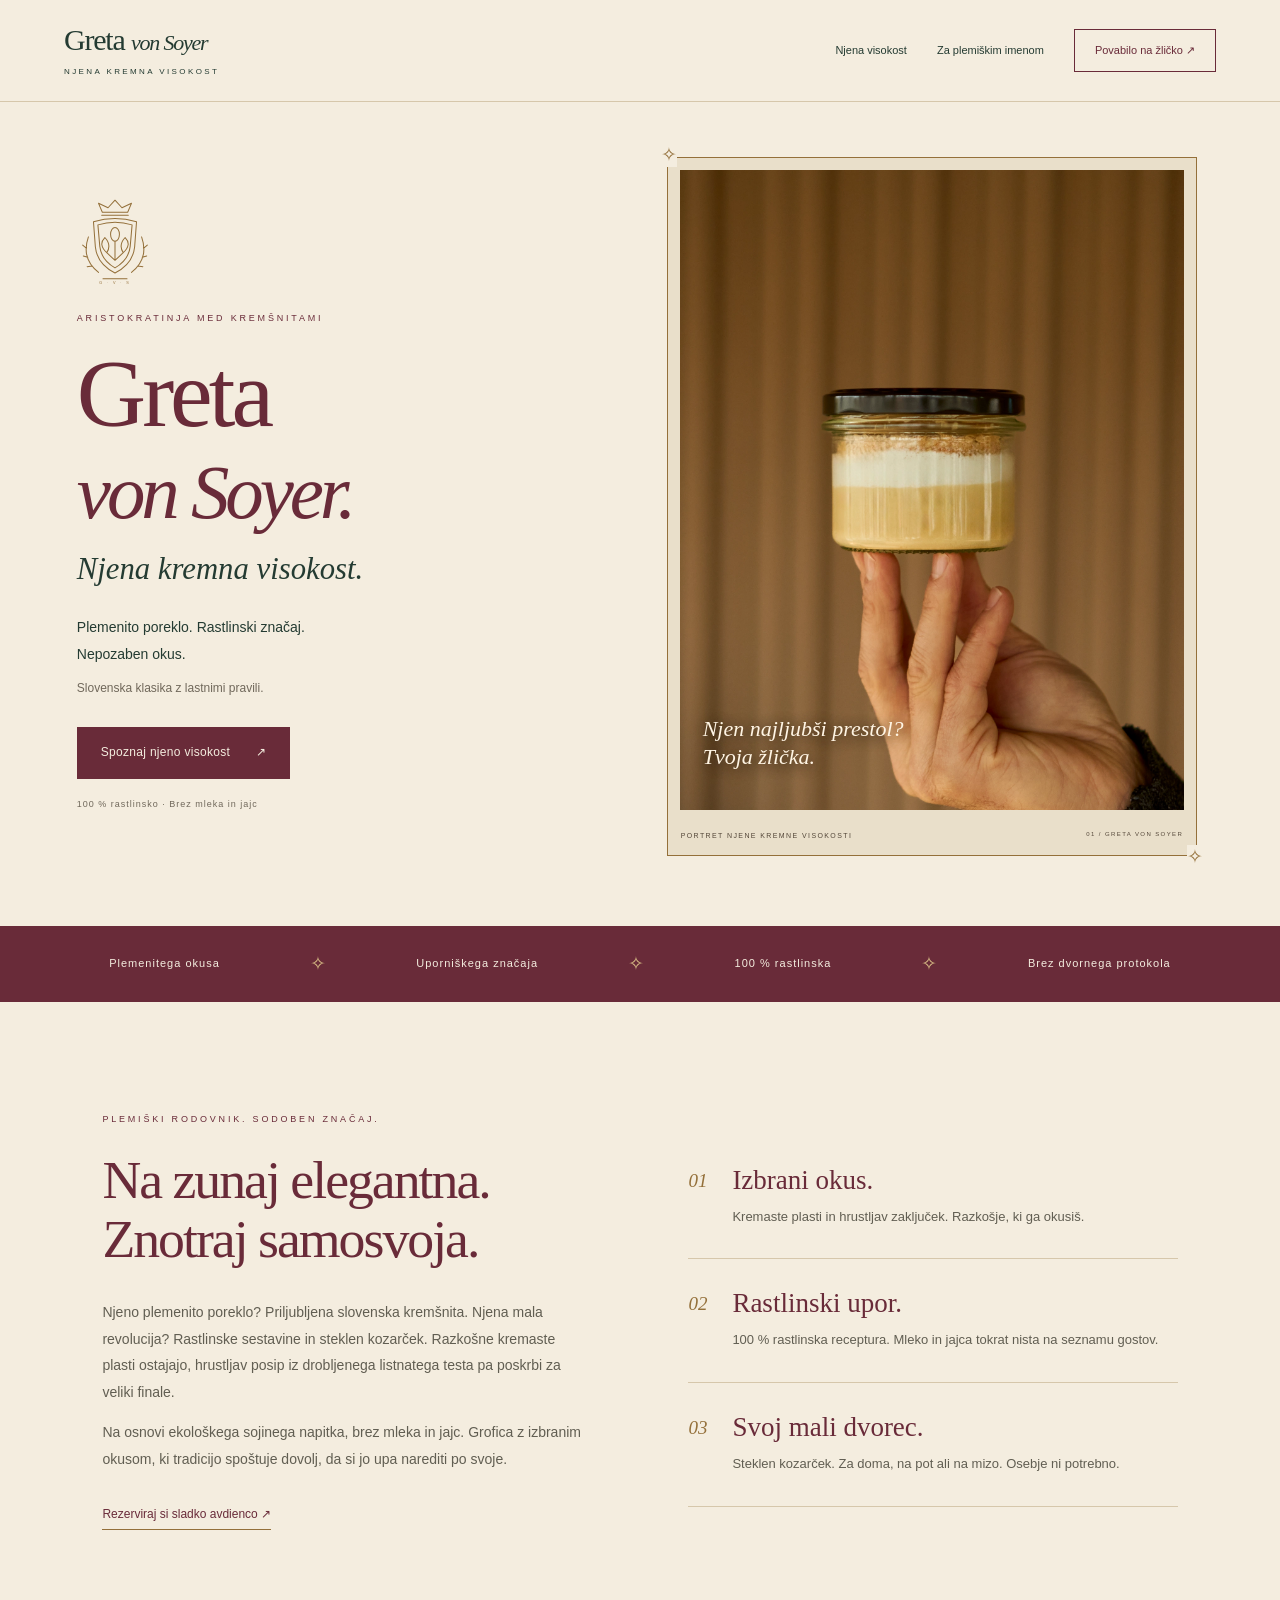
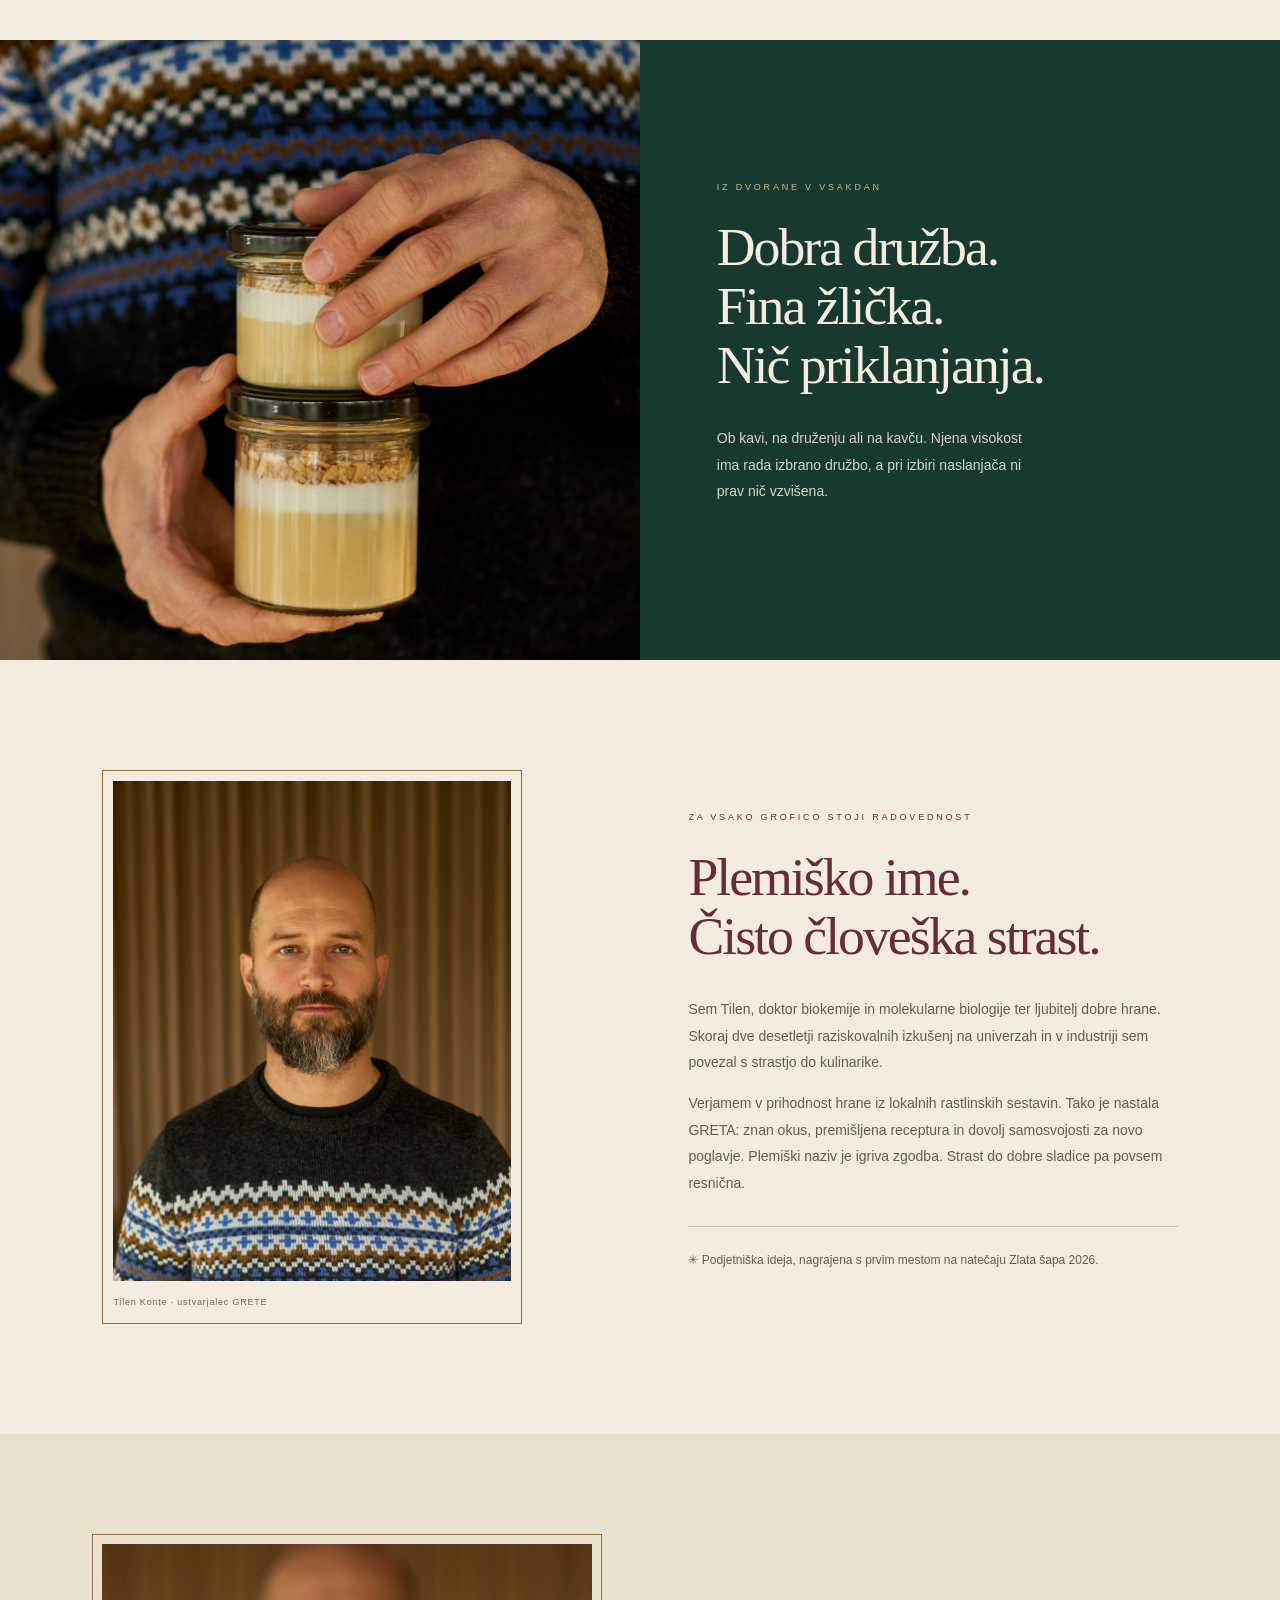
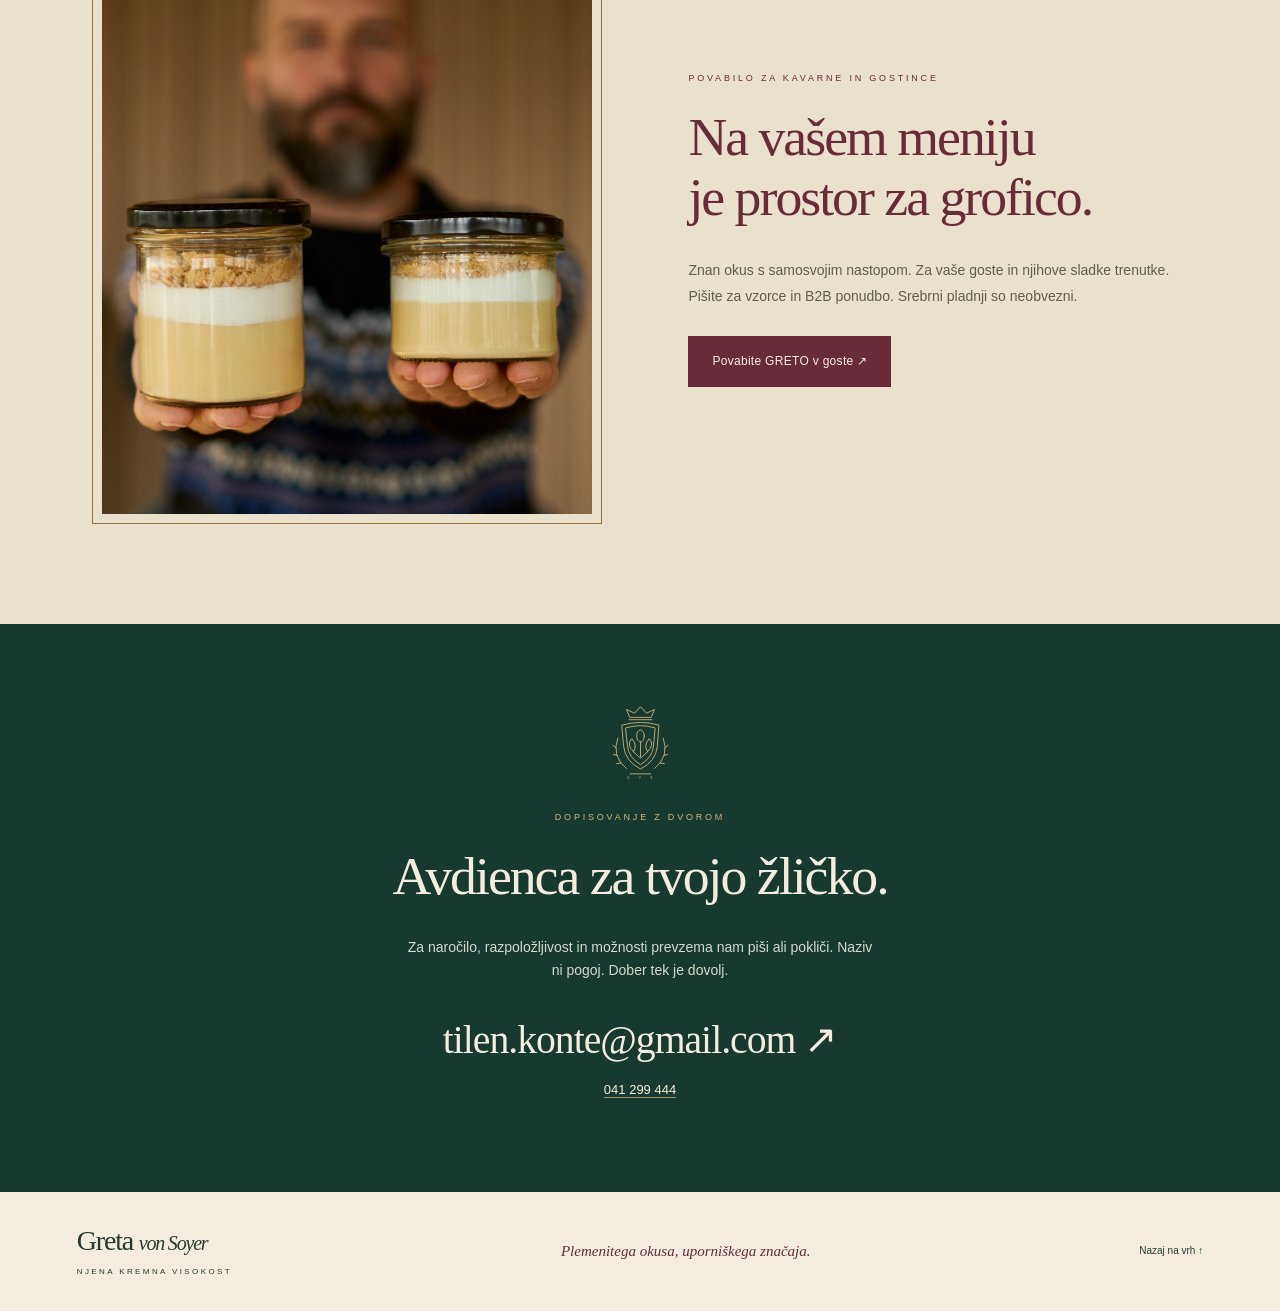
==== greta-von-soyer/index.html @ 538f6868 "Add standalone Greta and Greta von Soyer websites with photos and setup guides" ====
<!doctype html>
<html lang="sl">
<head>
<meta charset="utf-8"><meta name="viewport" content="width=device-width, initial-scale=1">
<title>Greta von Soyer — Njena kremna visokost</title>
<meta name="description" content="Greta von Soyer. Njena kremna visokost. Kremšnita v kozarčku iz rastlinskih sestavin. Plemenitega okusa, uporniškega značaja.">
<link rel="stylesheet" href="style.css"><meta name="theme-color" content="#f4eddf">
</head>
<body>
<a class="skip" href="#vsebina">Preskoči na vsebino</a>
<header><a class="logo" href="#" aria-label="Greta von Soyer – domov">Greta <em>von Soyer</em><span>NJENA KREMNA VISOKOST</span></a><nav aria-label="Glavna navigacija"><a href="#sladica">Njena visokost</a><a href="#zgodba">Za plemiškim imenom</a><a class="nav-contact" href="#kontakt">Povabilo na žličko ↗</a></nav></header>
<main id="vsebina">
<section class="hero"><div class="hero-copy"><svg class="crest" viewBox="0 0 120 140" role="img" aria-labelledby="crest-title"><title id="crest-title">Grb Greta von Soyer: krona, žlička in rastlinski listi</title><g fill="none" stroke="currentColor" stroke-width="1.6" stroke-linecap="round" stroke-linejoin="round"><path d="M40 24 34 10 49 17 60 5 71 17 86 10 80 24Z M39 29h42 M26 39 Q60 29 94 39 L91 79 Q88 106 60 120 Q32 106 29 79Z"/><path d="M33 44 Q60 36 87 44 L84 78 Q82 99 60 112 Q38 99 36 78Z"/><ellipse cx="60" cy="59" rx="7" ry="11"/><path d="M60 70v28 M47 88Q33 75 44 64Q55 76 47 88Z M73 88Q87 75 76 64Q65 76 73 88Z M47 88l13 12 13-12 M18 63Q6 97 34 119 M102 63Q114 97 86 119 M15 81l-6-5 M17 95l-7-2 M24 109l-8 1 M105 81l6-5 M103 95l7-2 M96 109l8 1 M41 129h38"/></g><text x="60" y="138" text-anchor="middle" fill="currentColor" font-size="6" letter-spacing="3">G · V · S</text></svg><p class="eyebrow">ARISTOKRATINJA MED KREMŠNITAMI</p><h1>Greta<br><em>von Soyer.</em></h1><p class="royal-title">Njena kremna visokost.</p><p class="intro">Plemenito poreklo. Rastlinski značaj.<br>Nepozaben okus.<br><span class="intro-aside">Slovenska klasika z lastnimi pravili.</span></p><a class="button" href="#kontakt">Spoznaj njeno visokost <span>↗</span></a><p class="small-note">100 % rastlinsko · Brez mleka in jajc</p></div><div class="hero-photo"><img src="images/Tilen%20Konte14.webp" alt="Kremšnita GRETA z vidnimi plastmi kreme in posipom v steklenem kozarčku" width="1600" height="2400" fetchpriority="high"><div class="photo-note">Njen najljubši prestol?<br>Tvoja žlička.</div><div class="portrait-label">PORTRET NJENE KREMNE VISOKOSTI <span>01 / GRETA VON SOYER</span></div></div></section>
<div class="ribbon" aria-label="Lastnosti izdelka"><span>Plemenitega okusa</span><i>✧</i><span>Uporniškega značaja</span><i>✧</i><span>100 % rastlinska</span><i>✧</i><span>Brez dvornega protokola</span></div>
<section class="product section" id="sladica"><div><p class="eyebrow">PLEMIŠKI RODOVNIK. SODOBEN ZNAČAJ.</p><h2>Na zunaj elegantna.<br>Znotraj samosvoja.</h2><p>Njeno plemenito poreklo? Priljubljena slovenska kremšnita. Njena mala revolucija? Rastlinske sestavine in steklen kozarček. Razkošne kremaste plasti ostajajo, hrustljav posip iz drobljenega listnatega testa pa poskrbi za veliki finale.</p><p>Na osnovi ekološkega sojinega napitka, brez mleka in jajc. Grofica z izbranim okusom, ki tradicijo spoštuje dovolj, da si jo upa narediti po svoje.</p><a class="text-link" href="#kontakt">Rezerviraj si sladko avdienco ↗</a></div><div class="details"><article><span>01</span><div><h3>Izbrani okus.</h3><p>Kremaste plasti in hrustljav zaključek. Razkošje, ki ga okusiš.</p></div></article><article><span>02</span><div><h3>Rastlinski upor.</h3><p>100 % rastlinska receptura. Mleko in jajca tokrat nista na seznamu gostov.</p></div></article><article><span>03</span><div><h3>Svoj mali dvorec.</h3><p>Steklen kozarček. Za doma, na pot ali na mizo. Osebje ni potrebno.</p></div></article></div></section>
<section class="occasion"><img src="images/Tilen%20Konte1.webp" alt="Dva kozarčka kremšnite GRETA, pripravljena za sladek premor" width="1600" height="2400" loading="lazy"><div><p class="eyebrow">IZ DVORANE V VSAKDAN</p><h2>Dobra družba.<br>Fina žlička.<br>Nič priklanjanja.</h2><p>Ob kavi, na druženju ali na kavču. Njena visokost ima rada izbrano družbo, a pri izbiri naslanjača ni prav nič vzvišena.</p></div></section>
<section class="story section" id="zgodba"><div class="portrait"><img src="images/Tilen%20Konte6.webp" alt="Tilen Konte, ustvarjalec kremšnite GRETA" width="1600" height="2400" loading="lazy"><span>Tilen Konte · ustvarjalec GRETE</span></div><div><p class="eyebrow">ZA VSAKO GROFICO STOJI RADOVEDNOST</p><h2>Plemiško ime.<br>Čisto človeška strast.</h2><p>Sem Tilen, doktor biokemije in molekularne biologije ter ljubitelj dobre hrane. Skoraj dve desetletji raziskovalnih izkušenj na univerzah in v industriji sem povezal s strastjo do kulinarike.</p><p>Verjamem v prihodnost hrane iz lokalnih rastlinskih sestavin. Tako je nastala GRETA: znan okus, premišljena receptura in dovolj samosvojosti za novo poglavje. Plemiški naziv je igriva zgodba. Strast do dobre sladice pa povsem resnična.</p><p class="award">✳ Podjetniška ideja, nagrajena s prvim mestom na natečaju Zlata šapa 2026.</p></div></section>
<section class="business section"><img class="business-photo" src="images/Tilen%20Konte11.webp" alt="Tilen predstavlja dva kozarčka kremšnite GRETA" width="1600" height="2400" loading="lazy"><div><p class="eyebrow">POVABILO ZA KAVARNE IN GOSTINCE</p><h2>Na vašem meniju<br>je prostor za grofico.</h2><p>Znan okus s samosvojim nastopom. Za vaše goste in njihove sladke trenutke. Pišite za vzorce in B2B ponudbo. Srebrni pladnji so neobvezni.</p><a class="button" href="mailto:tilen.konte@gmail.com?subject=Povpra%C5%A1evanje%20za%20B2B%20ponudbo%20GRETA">Povabite GRETO v goste ↗</a></div></section>
<section class="contact section" id="kontakt"><svg class="crest" viewBox="0 0 120 140" role="img" aria-labelledby="contact-crest-title"><title id="contact-crest-title">Grb Greta von Soyer: krona, žlička in rastlinski listi</title><g fill="none" stroke="currentColor" stroke-width="1.6" stroke-linecap="round" stroke-linejoin="round"><path d="M40 24 34 10 49 17 60 5 71 17 86 10 80 24Z M39 29h42 M26 39 Q60 29 94 39 L91 79 Q88 106 60 120 Q32 106 29 79Z"/><path d="M33 44 Q60 36 87 44 L84 78 Q82 99 60 112 Q38 99 36 78Z"/><ellipse cx="60" cy="59" rx="7" ry="11"/><path d="M60 70v28 M47 88Q33 75 44 64Q55 76 47 88Z M73 88Q87 75 76 64Q65 76 73 88Z M47 88l13 12 13-12 M18 63Q6 97 34 119 M102 63Q114 97 86 119 M15 81l-6-5 M17 95l-7-2 M24 109l-8 1 M105 81l6-5 M103 95l7-2 M96 109l8 1 M41 129h38"/></g><text x="60" y="138" text-anchor="middle" fill="currentColor" font-size="6" letter-spacing="3">G · V · S</text></svg><p class="eyebrow">DOPISOVANJE Z DVOROM</p><h2>Avdienca za tvojo žličko.</h2><p>Za naročilo, razpoložljivost in možnosti prevzema nam piši ali pokliči. Naziv ni pogoj. Dober tek je dovolj.</p><a class="email" href="mailto:tilen.konte@gmail.com?subject=Povpra%C5%A1evanje%20za%20GRETO">tilen.konte@gmail.com ↗</a><a class="phone" href="tel:+38641299444">041 299 444</a></section>
</main><footer><a class="logo" href="#">Greta <em>von Soyer</em><span>NJENA KREMNA VISOKOST</span></a><p>Plemenitega okusa, uporniškega značaja.</p><a href="#">Nazaj na vrh ↑</a></footer>
</body></html>
---- greta-von-soyer/style.css ----
:root{--cream:#f5f0e5;--ink:#303c29;--green:#38492c;--muted:#69705e;--line:#d7d6c7;--yellow:#edd991}*{box-sizing:border-box}html{scroll-behavior:smooth;scroll-padding-top:30px}body{margin:0;background:var(--cream);color:var(--ink);font-family:Arial,Helvetica,sans-serif;line-height:1.6}a{color:inherit;text-decoration:none}a:focus-visible{outline:3px solid #a36c26;outline-offset:6px}.skip{position:absolute;top:-100px;left:20px;background:white;z-index:10;padding:10px}.skip:focus{top:10px}header{max-width:1440px;margin:auto;padding:25px 6%;display:flex;align-items:center;justify-content:space-between;border-bottom:1px solid var(--line)}.logo{font-family:Georgia,serif;font-size:52px;font-weight:bold;line-height:1;letter-spacing:-4px}.logo span{display:block;font:9px Arial,sans-serif;letter-spacing:1.7px;margin-top:9px}nav{display:flex;gap:34px;align-items:center;font-size:13px}nav a:hover,.text-link:hover{text-decoration:underline;text-underline-offset:6px}.nav-contact{border:1px solid var(--ink);padding:11px 19px;border-radius:30px}.hero{max-width:1440px;margin:auto;padding:48px 6% 62px;display:grid;grid-template-columns:1fr 1fr;gap:5%;align-items:center}.eyebrow{font-size:11px;font-weight:bold;letter-spacing:2px;margin:0 0 24px}h1,h2,h3,p{margin-top:0}h1,h2{font-family:Georgia,'Times New Roman',serif;font-weight:normal;line-height:1.03;letter-spacing:-3px}h1{font-size:clamp(65px,7.7vw,116px);margin-bottom:28px}h1>span{color:#a4813b}.intro{font-size:18px;line-height:1.7;margin-bottom:29px}.button{display:inline-flex;align-items:center;gap:35px;background:var(--green);color:var(--cream);border-radius:40px;padding:16px 26px;font-size:14px;transition:background .2s,transform .2s}.button:hover{background:#53633c;transform:translateY(-2px)}.small-note{font-size:11px;margin:19px 0 0;color:var(--muted)}.hero-photo{position:relative}.hero-photo>img{display:block;width:100%;height:580px;object-fit:cover;border-radius:150px 150px 5px 5px;object-position:center 48%}.photo-note{position:absolute;bottom:27px;left:25px;color:white;font:italic 23px Georgia,serif;line-height:1.25}.seal{position:absolute;right:-22px;top:35px;width:112px;height:112px;border-radius:50%;background:var(--yellow);text-align:center;display:flex;flex-direction:column;justify-content:center;font-size:10px;line-height:1.6;transform:rotate(12deg);letter-spacing:1px}.seal strong{font:22px Georgia,serif;letter-spacing:0}.ribbon{background:var(--green);color:var(--cream);padding:19px 6%;display:flex;justify-content:space-around;gap:25px;align-items:center;font-size:13px}.ribbon i{font-size:22px;font-style:normal;color:var(--yellow)}.section{padding:100px 8%;max-width:1440px;margin:auto}h2{font-size:clamp(42px,4.5vw,65px);margin-bottom:30px}.product,.story{display:grid;grid-template-columns:1fr 1fr;gap:10%;align-items:center}.section p:not(.eyebrow){max-width:510px}.product p,.story p{font-size:15px;color:#59604e}.text-link{display:inline-block;margin-top:18px;border-bottom:1px solid var(--ink);font-size:14px}.details article{display:flex;gap:25px;padding:26px 0;border-bottom:1px solid var(--line)}.details article>span{font-size:12px;color:#8a9276;padding-top:5px}h3{font:25px Georgia,serif;margin-bottom:9px}.details p{margin-bottom:0}.occasion{background:#e8e6d8;display:grid;grid-template-columns:1fr 1fr;align-items:center}.occasion>img{width:100%;height:570px;object-fit:cover;object-position:center 55%}.occasion>div{padding:65px 14%}.occasion p:last-child{font-size:15px;max-width:330px}.portrait{max-width:400px}.portrait img{width:100%;height:460px;object-fit:cover;border-radius:180px 180px 4px 4px;display:block}.portrait span{display:block;font-size:11px;margin-top:13px;color:var(--muted)}.award{border-top:1px solid var(--line);padding-top:22px;margin-top:30px;font-size:13px!important}.business{background:#e8e6d8;text-align:center;max-width:none}.business p{margin-left:auto;margin-right:auto}.business .button{margin-top:12px}.contact{text-align:center;padding-top:110px;padding-bottom:110px}.contact p{margin-left:auto;margin-right:auto}.email{display:block;font:clamp(20px,3.2vw,42px) Georgia,serif;letter-spacing:-1px;margin:30px 0 13px}.email:hover{text-decoration:underline}.phone{font-size:16px;border-bottom:1px solid var(--ink)}footer{border-top:1px solid var(--line);margin:0 6%;padding:30px 0;display:flex;justify-content:space-between;gap:25px;align-items:center}footer .logo{font-size:39px}footer p,footer>a:last-child{font-size:11px;margin:0} @media(min-width:1500px){.occasion{max-width:1440px;margin:auto}}@media(max-width:760px){header{padding:22px 6%}.logo{font-size:43px}nav{gap:10px}nav>a:not(.nav-contact){display:none}.nav-contact{font-size:11px;padding:9px 12px}.hero{grid-template-columns:1fr;padding-top:40px;gap:35px}.hero-copy{padding:10px 0}h1{font-size:78px}.hero-photo>img{height:490px;border-radius:130px 130px 4px 4px}.seal{right:-9px;top:25px}.ribbon{flex-wrap:wrap;gap:9px 18px;font-size:11px}.ribbon i{font-size:15px}.ribbon i:last-of-type{display:none}.section{padding:65px 7%}.product,.story{grid-template-columns:1fr;gap:35px}h2{letter-spacing:-2px}.occasion{grid-template-columns:1fr}.occasion>img{height:450px}.occasion>div{padding:55px 7%}.portrait{max-width:none}.portrait img{height:480px}.story{gap:45px}.contact{padding-top:75px;padding-bottom:75px}.email{letter-spacing:0}footer{flex-wrap:wrap}footer p{width:65%;font-size:10px}footer>a:last-child{margin-left:auto}}@media(prefers-reduced-motion:reduce){html{scroll-behavior:auto}.button{transition:none}}

.business{display:grid;grid-template-columns:minmax(0,1fr) minmax(0,1fr);gap:8%;align-items:center;text-align:left}.business-photo{display:block;width:100%;height:500px;object-fit:cover;border-radius:4px 120px 4px 4px}.business p{margin-left:0;margin-right:0}.business h2{max-width:500px}@media(max-width:760px){.business{grid-template-columns:1fr;gap:35px}.business-photo{height:440px}}
/* Independent visual identity: Greta von Soyer. */
:root{--cream:#f4eddf;--ink:#243b32;--green:#18392f;--muted:#70685b;--line:#d6c7ab;--yellow:#c6a565;--burgundy:#692b39;--gold:#94703a}body{background:var(--cream);font-family:Arial,Helvetica,sans-serif}header{padding:25px 5%;max-width:1540px;border-color:var(--line)}.logo{font-size:30px;letter-spacing:-1.2px;font-weight:normal;white-space:nowrap}.logo em{font-weight:normal;font-size:22px}.logo span{font-size:8px;letter-spacing:2.4px;margin-top:12px}nav{font-size:11px;gap:30px}.nav-contact{border-radius:0;border-color:var(--burgundy);color:var(--burgundy);padding:12px 20px}.hero{max-width:1540px;grid-template-columns:1fr 1.05fr;padding:55px 6% 70px;gap:7%;align-items:center}.hero-copy{padding:0 0 5px}.crest{display:block;width:76px;height:auto;color:var(--gold);margin-bottom:25px}.eyebrow{font-size:9px;letter-spacing:2.8px;font-weight:normal;color:var(--burgundy);margin-bottom:23px}h1{font-size:clamp(70px,7.5vw,116px);line-height:.96;letter-spacing:-4px;color:var(--burgundy);margin-bottom:20px}h1 em{font-size:.8em;font-weight:normal}.royal-title{font:italic clamp(22px,2.4vw,35px) Georgia,serif;margin-bottom:27px;color:var(--ink)}.intro{font-size:14px;line-height:1.9;max-width:380px;margin-bottom:28px}.intro-aside{display:block;color:var(--muted);font-size:12px;margin-top:9px}.button{background:var(--burgundy);border:1px solid var(--burgundy);border-radius:0;padding:15px 23px;font-size:12px;letter-spacing:.3px;gap:26px}.button:hover{background:#4d1e2a;border-color:#4d1e2a}.small-note{font-size:9px;letter-spacing:1px;color:var(--muted);margin-top:18px}.hero-photo{padding:12px 12px 45px;border:1px solid var(--gold);background:#e9dfca;margin:0 6px 0 0}.hero-photo:before,.hero-photo:after{content:'✧';position:absolute;left:-7px;top:-15px;background:var(--cream);color:var(--gold);font-size:19px;line-height:24px}.hero-photo:after{left:auto;right:-7px;top:auto;bottom:-14px}.hero-photo>img{height:640px;border-radius:0;object-position:center 49%;width:100%}.photo-note{bottom:85px;left:35px;font-size:22px;color:#fff5e4;text-shadow:0 2px 14px #241b11}.portrait-label{position:absolute;bottom:14px;left:13px;right:13px;display:flex;justify-content:space-between;gap:10px;letter-spacing:1.4px;font-size:7px;color:#534638}.portrait-label span{font-size:6px}.ribbon{background:var(--burgundy);padding:23px 6%;font-size:11px;letter-spacing:1px}.ribbon i{font-size:19px;color:#d7bc85}.section{padding:110px 8%;max-width:1540px}h2{font-size:clamp(40px,4.2vw,64px);line-height:1.1;letter-spacing:-2px;color:var(--burgundy)}.product,.story{gap:9%}.product p,.story p{font-size:14px;line-height:1.9;color:#615e52}.product .eyebrow,.story .eyebrow{font-size:9px;line-height:1.7;color:var(--burgundy)}.text-link{font-size:12px;color:var(--burgundy);border-color:var(--gold);padding-bottom:5px}.details article{padding:29px 0;border-color:var(--line)}.details article>span{font:italic 19px Georgia,serif;color:var(--gold)}h3{font-size:27px;color:var(--burgundy)}.details p{font-size:13px}.occasion{background:var(--green);max-width:none}.occasion>img{height:620px;object-position:center 55%}.occasion>div{padding:70px 12%}.occasion h2{color:var(--cream)}.occasion .eyebrow{color:#d4bb89}.occasion p:last-child{color:#d4d7c9;font-size:14px;line-height:1.9}.portrait{max-width:420px;border:1px solid var(--gold);padding:10px 10px 0}.portrait img{border-radius:0;height:500px;object-position:center 40%}.portrait span{margin:14px 0;font-size:9px;letter-spacing:.8px}.award{border-color:var(--line);font-size:12px!important}.business{background:#eae0ce;max-width:none;gap:9%;padding-left:8%;padding-right:8%}.business-photo{height:570px;border-radius:0;object-position:center 54%;outline:1px solid var(--gold);outline-offset:9px}.business h2{max-width:570px}.business p:not(.eyebrow){font-size:14px;line-height:1.9;color:#615e52}.contact{position:relative;background:var(--green);max-width:none;color:var(--cream);padding-top:80px;padding-bottom:90px}.contact .crest{margin:0 auto 30px;color:#d2b47e;width:65px}.contact .eyebrow{color:#d2b47e}.contact h2{color:var(--cream)}.contact p:not(.eyebrow){font-size:14px;color:#d5d8cd;max-width:470px}.email{color:var(--cream);font-size:clamp(21px,3.1vw,42px);margin-top:35px}.phone{font-size:13px;border-color:#a38d64}.contact a:focus-visible{outline-color:#e1bf7d}footer{padding:35px 0;margin:0 6%;border:0}footer .logo{font-size:28px}footer .logo em{font-size:20px}footer p{font:italic 15px Georgia,serif;color:var(--burgundy)}footer>a:last-child{font-size:10px}a:focus-visible{outline:2px solid var(--gold);outline-offset:5px}@media(min-width:1600px){.occasion{max-width:1540px}.business,.contact{max-width:1540px}}@media(max-width:1000px) and (min-width:761px){.hero{gap:5%;padding-left:5%;padding-right:5%}.hero-photo>img{height:600px}.hero .eyebrow{font-size:8px;letter-spacing:1.8px}h1{font-size:78px}nav{gap:18px}.portrait-label{font-size:6px}.portrait-label span{display:none}.business{gap:6%}.section{padding-left:6%;padding-right:6%}}@media(max-width:760px){header{padding:22px 6%}.logo{font-size:25px}.logo em{font-size:18px}.logo span{font-size:6px;letter-spacing:1.7px}.nav-contact{font-size:10px;padding:10px 11px}.hero{grid-template-columns:1fr;padding:35px 6% 45px;gap:36px}.hero-copy{padding:0}.hero .crest{width:61px;margin-bottom:23px}h1{font-size:clamp(65px,16vw,94px);letter-spacing:-3px}.royal-title{font-size:27px}.intro{font-size:14px}.hero-photo{margin:0 5px}.hero-photo>img{height:auto;aspect-ratio:4/5;object-fit:cover;border-radius:0;object-position:center 52%}.portrait-label{font-size:6px;letter-spacing:1px}.portrait-label span{font-size:5px}.photo-note{font-size:21px;bottom:76px;left:27px}.ribbon{gap:12px 18px;padding:20px 5%;font-size:9px;letter-spacing:.5px}.ribbon i{font-size:13px}.section{padding:65px 7%}.eyebrow{font-size:8px;letter-spacing:2px}.section h2{font-size:43px}.product,.story{gap:36px}.occasion>img{height:480px;object-position:center 58%}.occasion>div{padding:55px 7%}.occasion h2{font-size:46px}.portrait{max-width:none}.portrait img{height:480px;border-radius:0}.business{gap:45px}.business-photo{height:auto;aspect-ratio:4/5;object-fit:cover;object-position:center 55%;border-radius:0}.contact .crest{width:60px}.contact h2{font-size:40px}.contact .email{font-size:clamp(20px,5.9vw,30px);letter-spacing:-.5px}footer{gap:25px}footer p{width:auto;font-size:13px}footer>a:last-child{margin-left:0}}@media(max-width:370px){header{gap:12px}.logo{font-size:22px}.logo em{font-size:16px}.nav-contact{font-size:9px;padding:8px}.portrait-label span{display:none}.section h2{font-size:37px}}
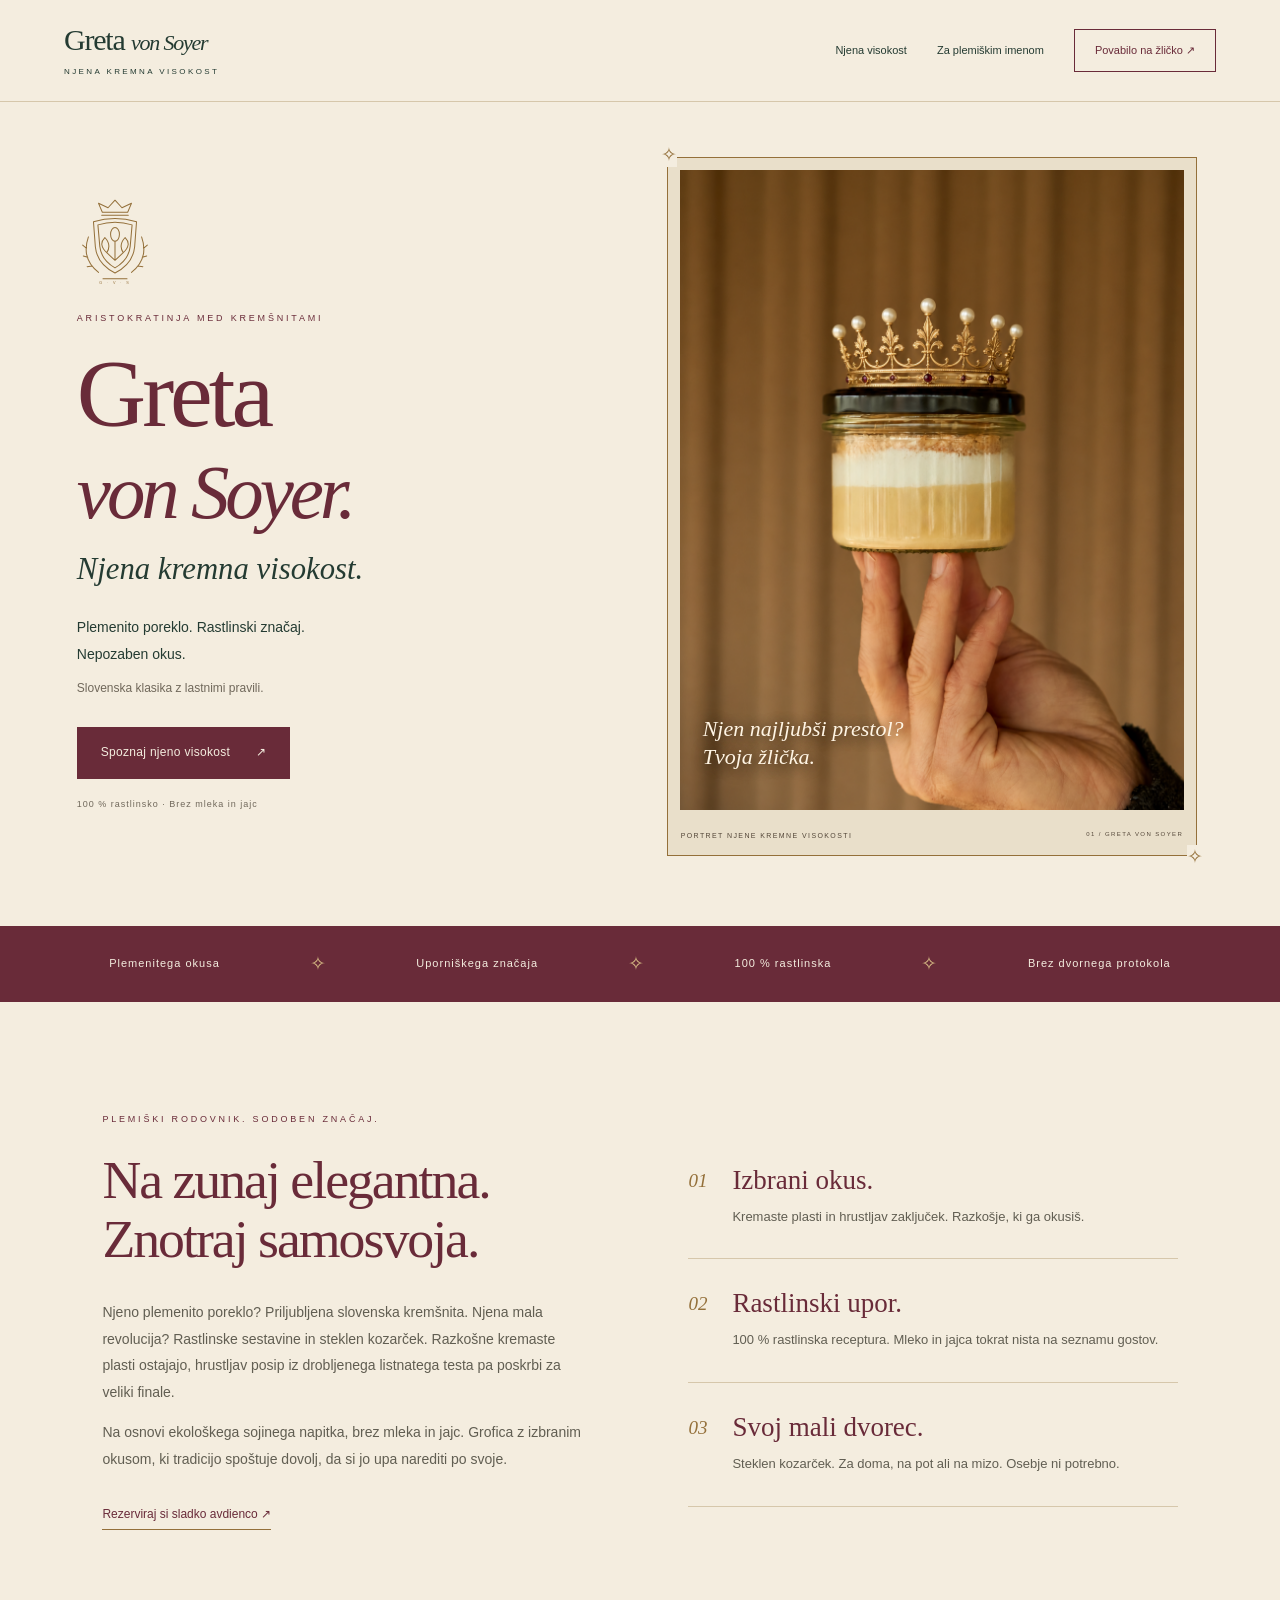
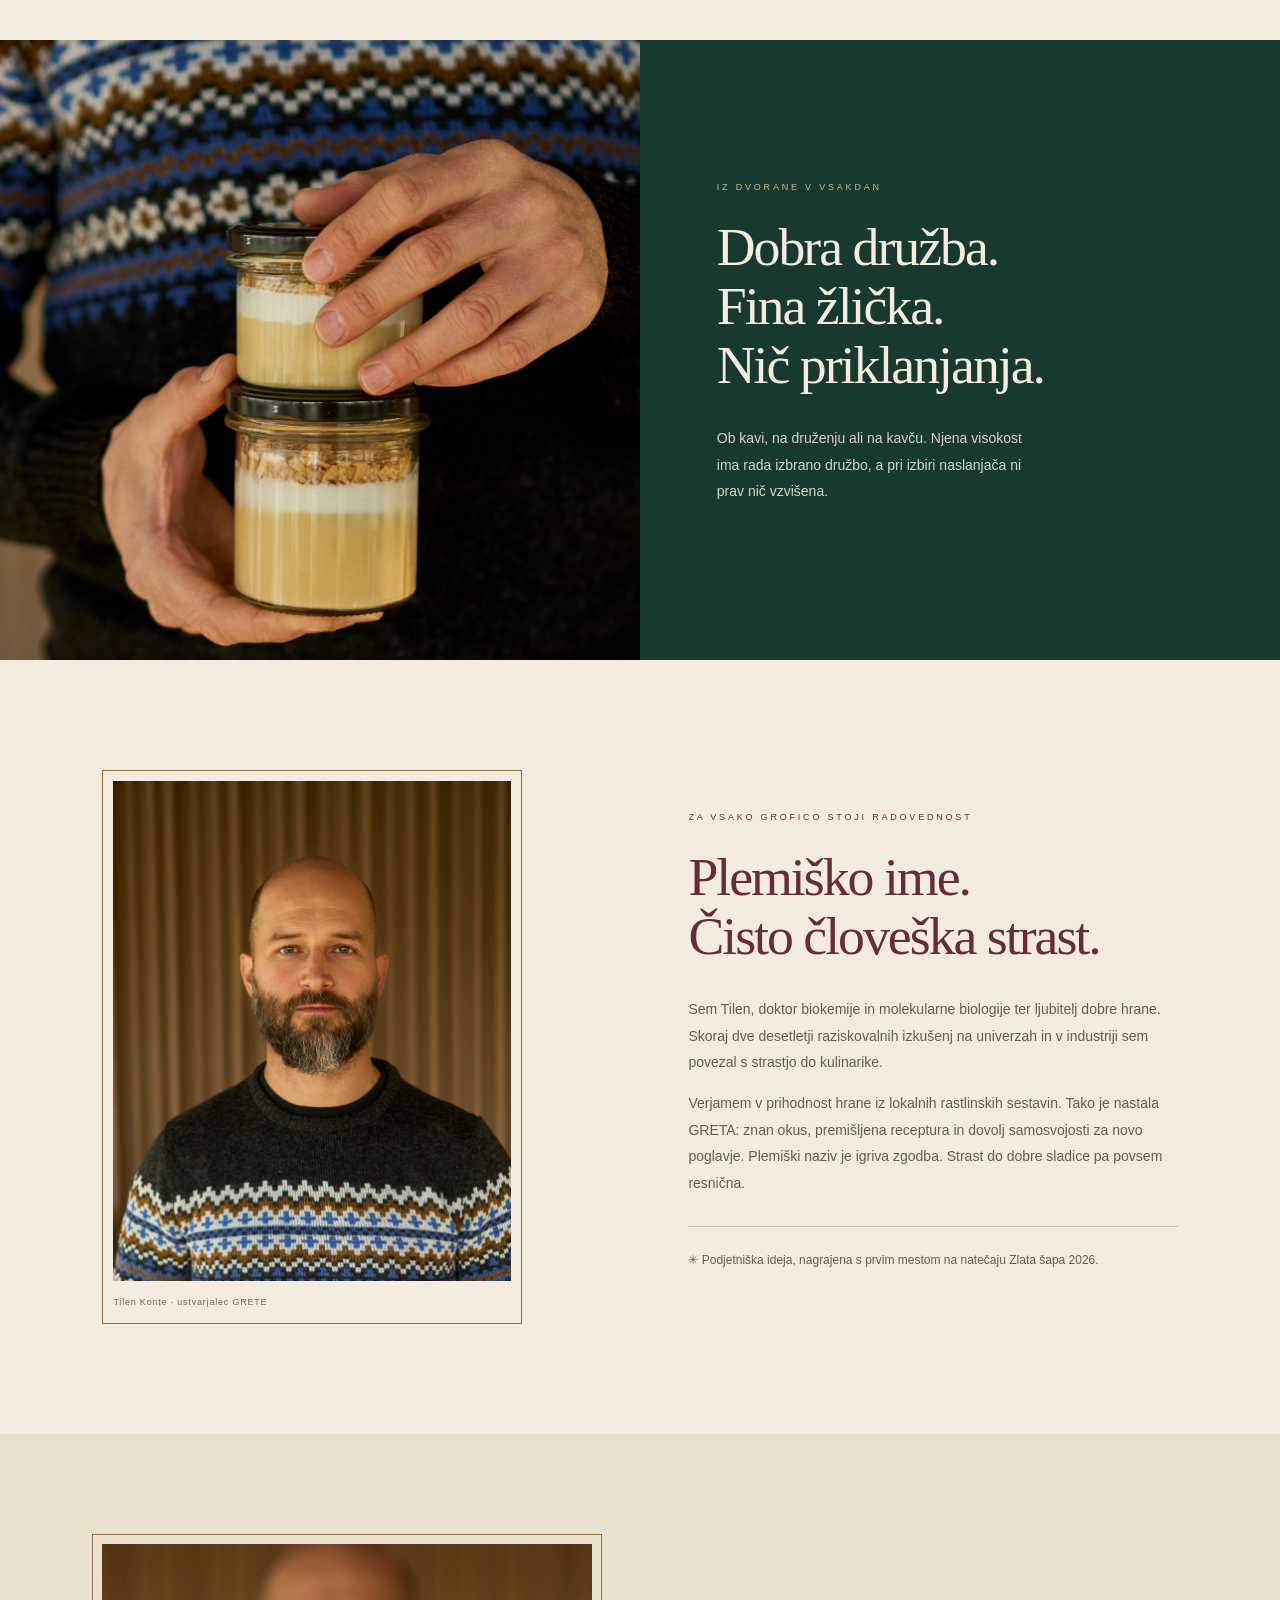
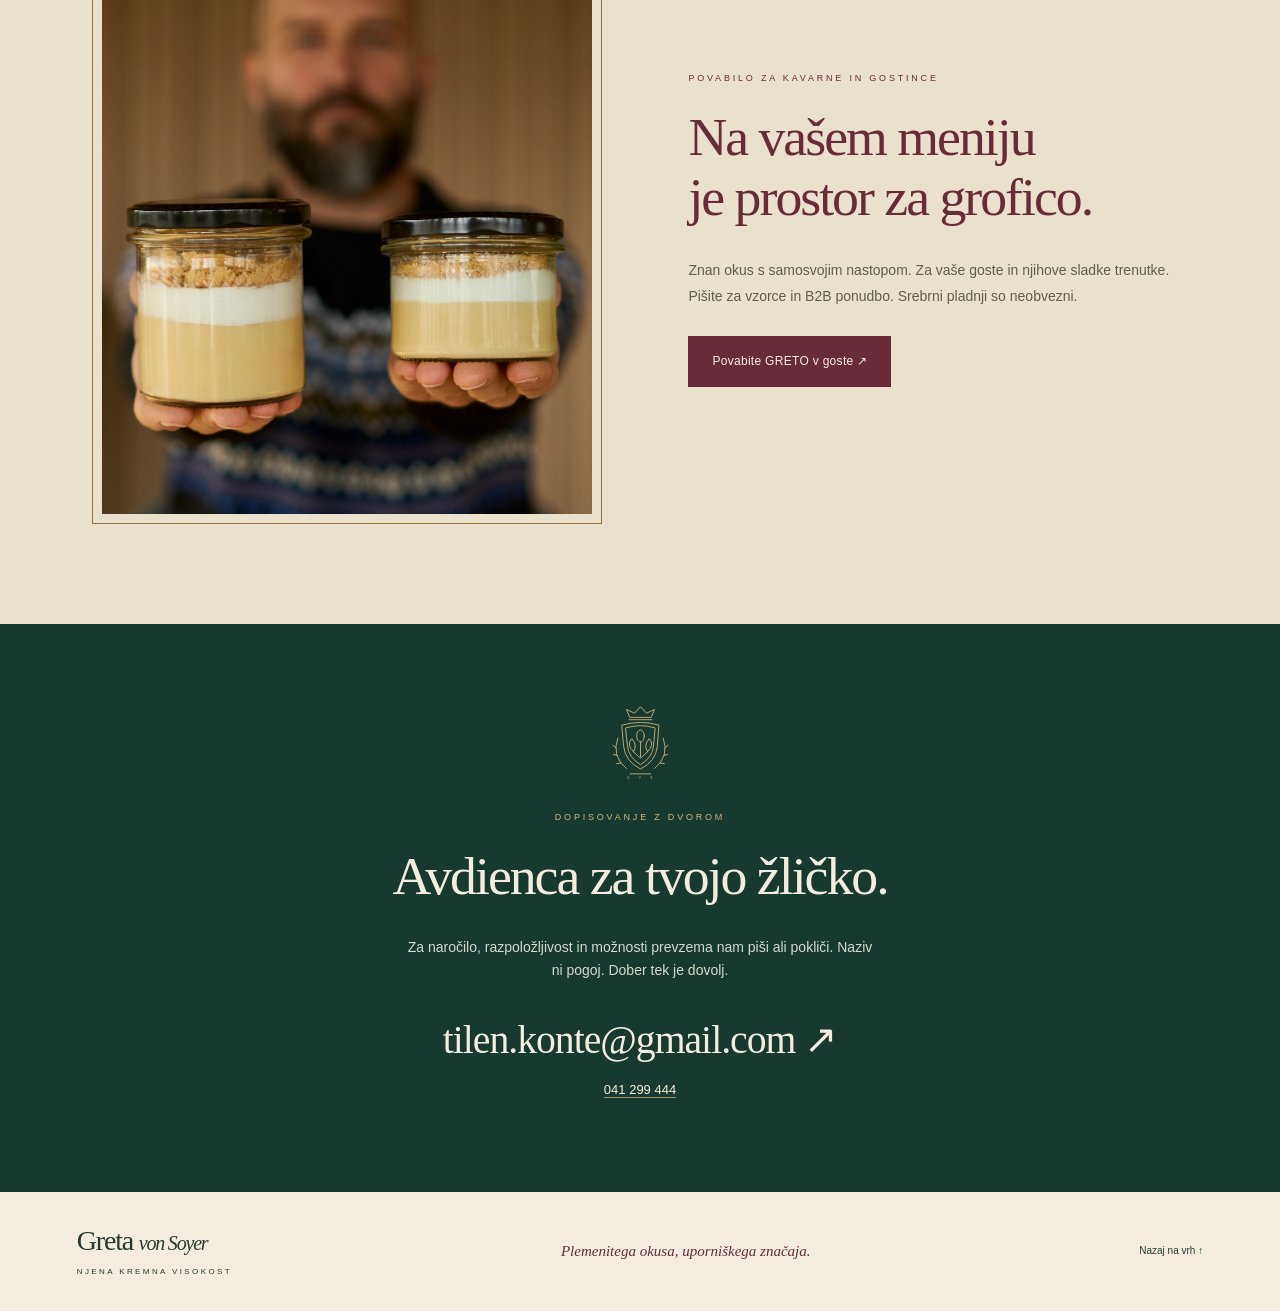
==== commit 99b3626f: "Add countess coronet to Greta von Soyer hero photograph" ====
--- a/greta-von-soyer/index.html
+++ b/greta-von-soyer/index.html
@@ -10,7 +10,7 @@
 <a class="skip" href="#vsebina">Preskoči na vsebino</a>
 <header><a class="logo" href="#" aria-label="Greta von Soyer – domov">Greta <em>von Soyer</em><span>NJENA KREMNA VISOKOST</span></a><nav aria-label="Glavna navigacija"><a href="#sladica">Njena visokost</a><a href="#zgodba">Za plemiškim imenom</a><a class="nav-contact" href="#kontakt">Povabilo na žličko ↗</a></nav></header>
 <main id="vsebina">
-<section class="hero"><div class="hero-copy"><svg class="crest" viewBox="0 0 120 140" role="img" aria-labelledby="crest-title"><title id="crest-title">Grb Greta von Soyer: krona, žlička in rastlinski listi</title><g fill="none" stroke="currentColor" stroke-width="1.6" stroke-linecap="round" stroke-linejoin="round"><path d="M40 24 34 10 49 17 60 5 71 17 86 10 80 24Z M39 29h42 M26 39 Q60 29 94 39 L91 79 Q88 106 60 120 Q32 106 29 79Z"/><path d="M33 44 Q60 36 87 44 L84 78 Q82 99 60 112 Q38 99 36 78Z"/><ellipse cx="60" cy="59" rx="7" ry="11"/><path d="M60 70v28 M47 88Q33 75 44 64Q55 76 47 88Z M73 88Q87 75 76 64Q65 76 73 88Z M47 88l13 12 13-12 M18 63Q6 97 34 119 M102 63Q114 97 86 119 M15 81l-6-5 M17 95l-7-2 M24 109l-8 1 M105 81l6-5 M103 95l7-2 M96 109l8 1 M41 129h38"/></g><text x="60" y="138" text-anchor="middle" fill="currentColor" font-size="6" letter-spacing="3">G · V · S</text></svg><p class="eyebrow">ARISTOKRATINJA MED KREMŠNITAMI</p><h1>Greta<br><em>von Soyer.</em></h1><p class="royal-title">Njena kremna visokost.</p><p class="intro">Plemenito poreklo. Rastlinski značaj.<br>Nepozaben okus.<br><span class="intro-aside">Slovenska klasika z lastnimi pravili.</span></p><a class="button" href="#kontakt">Spoznaj njeno visokost <span>↗</span></a><p class="small-note">100 % rastlinsko · Brez mleka in jajc</p></div><div class="hero-photo"><img src="images/Tilen%20Konte14.webp" alt="Kremšnita GRETA z vidnimi plastmi kreme in posipom v steklenem kozarčku" width="1600" height="2400" fetchpriority="high"><div class="photo-note">Njen najljubši prestol?<br>Tvoja žlička.</div><div class="portrait-label">PORTRET NJENE KREMNE VISOKOSTI <span>01 / GRETA VON SOYER</span></div></div></section>
+<section class="hero"><div class="hero-copy"><svg class="crest" viewBox="0 0 120 140" role="img" aria-labelledby="crest-title"><title id="crest-title">Grb Greta von Soyer: krona, žlička in rastlinski listi</title><g fill="none" stroke="currentColor" stroke-width="1.6" stroke-linecap="round" stroke-linejoin="round"><path d="M40 24 34 10 49 17 60 5 71 17 86 10 80 24Z M39 29h42 M26 39 Q60 29 94 39 L91 79 Q88 106 60 120 Q32 106 29 79Z"/><path d="M33 44 Q60 36 87 44 L84 78 Q82 99 60 112 Q38 99 36 78Z"/><ellipse cx="60" cy="59" rx="7" ry="11"/><path d="M60 70v28 M47 88Q33 75 44 64Q55 76 47 88Z M73 88Q87 75 76 64Q65 76 73 88Z M47 88l13 12 13-12 M18 63Q6 97 34 119 M102 63Q114 97 86 119 M15 81l-6-5 M17 95l-7-2 M24 109l-8 1 M105 81l6-5 M103 95l7-2 M96 109l8 1 M41 129h38"/></g><text x="60" y="138" text-anchor="middle" fill="currentColor" font-size="6" letter-spacing="3">G · V · S</text></svg><p class="eyebrow">ARISTOKRATINJA MED KREMŠNITAMI</p><h1>Greta<br><em>von Soyer.</em></h1><p class="royal-title">Njena kremna visokost.</p><p class="intro">Plemenito poreklo. Rastlinski značaj.<br>Nepozaben okus.<br><span class="intro-aside">Slovenska klasika z lastnimi pravili.</span></p><a class="button" href="#kontakt">Spoznaj njeno visokost <span>↗</span></a><p class="small-note">100 % rastlinsko · Brez mleka in jajc</p></div><div class="hero-photo"><img src="images/greta-grofovska-krona.png" alt="Kremšnita Greta von Soyer na prstih, z zlato grofovsko krono nad kozarčkom" width="1024" height="1536" fetchpriority="high"><div class="photo-note">Njen najljubši prestol?<br>Tvoja žlička.</div><div class="portrait-label">PORTRET NJENE KREMNE VISOKOSTI <span>01 / GRETA VON SOYER</span></div></div></section>
 <div class="ribbon" aria-label="Lastnosti izdelka"><span>Plemenitega okusa</span><i>✧</i><span>Uporniškega značaja</span><i>✧</i><span>100 % rastlinska</span><i>✧</i><span>Brez dvornega protokola</span></div>
 <section class="product section" id="sladica"><div><p class="eyebrow">PLEMIŠKI RODOVNIK. SODOBEN ZNAČAJ.</p><h2>Na zunaj elegantna.<br>Znotraj samosvoja.</h2><p>Njeno plemenito poreklo? Priljubljena slovenska kremšnita. Njena mala revolucija? Rastlinske sestavine in steklen kozarček. Razkošne kremaste plasti ostajajo, hrustljav posip iz drobljenega listnatega testa pa poskrbi za veliki finale.</p><p>Na osnovi ekološkega sojinega napitka, brez mleka in jajc. Grofica z izbranim okusom, ki tradicijo spoštuje dovolj, da si jo upa narediti po svoje.</p><a class="text-link" href="#kontakt">Rezerviraj si sladko avdienco ↗</a></div><div class="details"><article><span>01</span><div><h3>Izbrani okus.</h3><p>Kremaste plasti in hrustljav zaključek. Razkošje, ki ga okusiš.</p></div></article><article><span>02</span><div><h3>Rastlinski upor.</h3><p>100 % rastlinska receptura. Mleko in jajca tokrat nista na seznamu gostov.</p></div></article><article><span>03</span><div><h3>Svoj mali dvorec.</h3><p>Steklen kozarček. Za doma, na pot ali na mizo. Osebje ni potrebno.</p></div></article></div></section>
 <section class="occasion"><img src="images/Tilen%20Konte1.webp" alt="Dva kozarčka kremšnite GRETA, pripravljena za sladek premor" width="1600" height="2400" loading="lazy"><div><p class="eyebrow">IZ DVORANE V VSAKDAN</p><h2>Dobra družba.<br>Fina žlička.<br>Nič priklanjanja.</h2><p>Ob kavi, na druženju ali na kavču. Njena visokost ima rada izbrano družbo, a pri izbiri naslanjača ni prav nič vzvišena.</p></div></section>
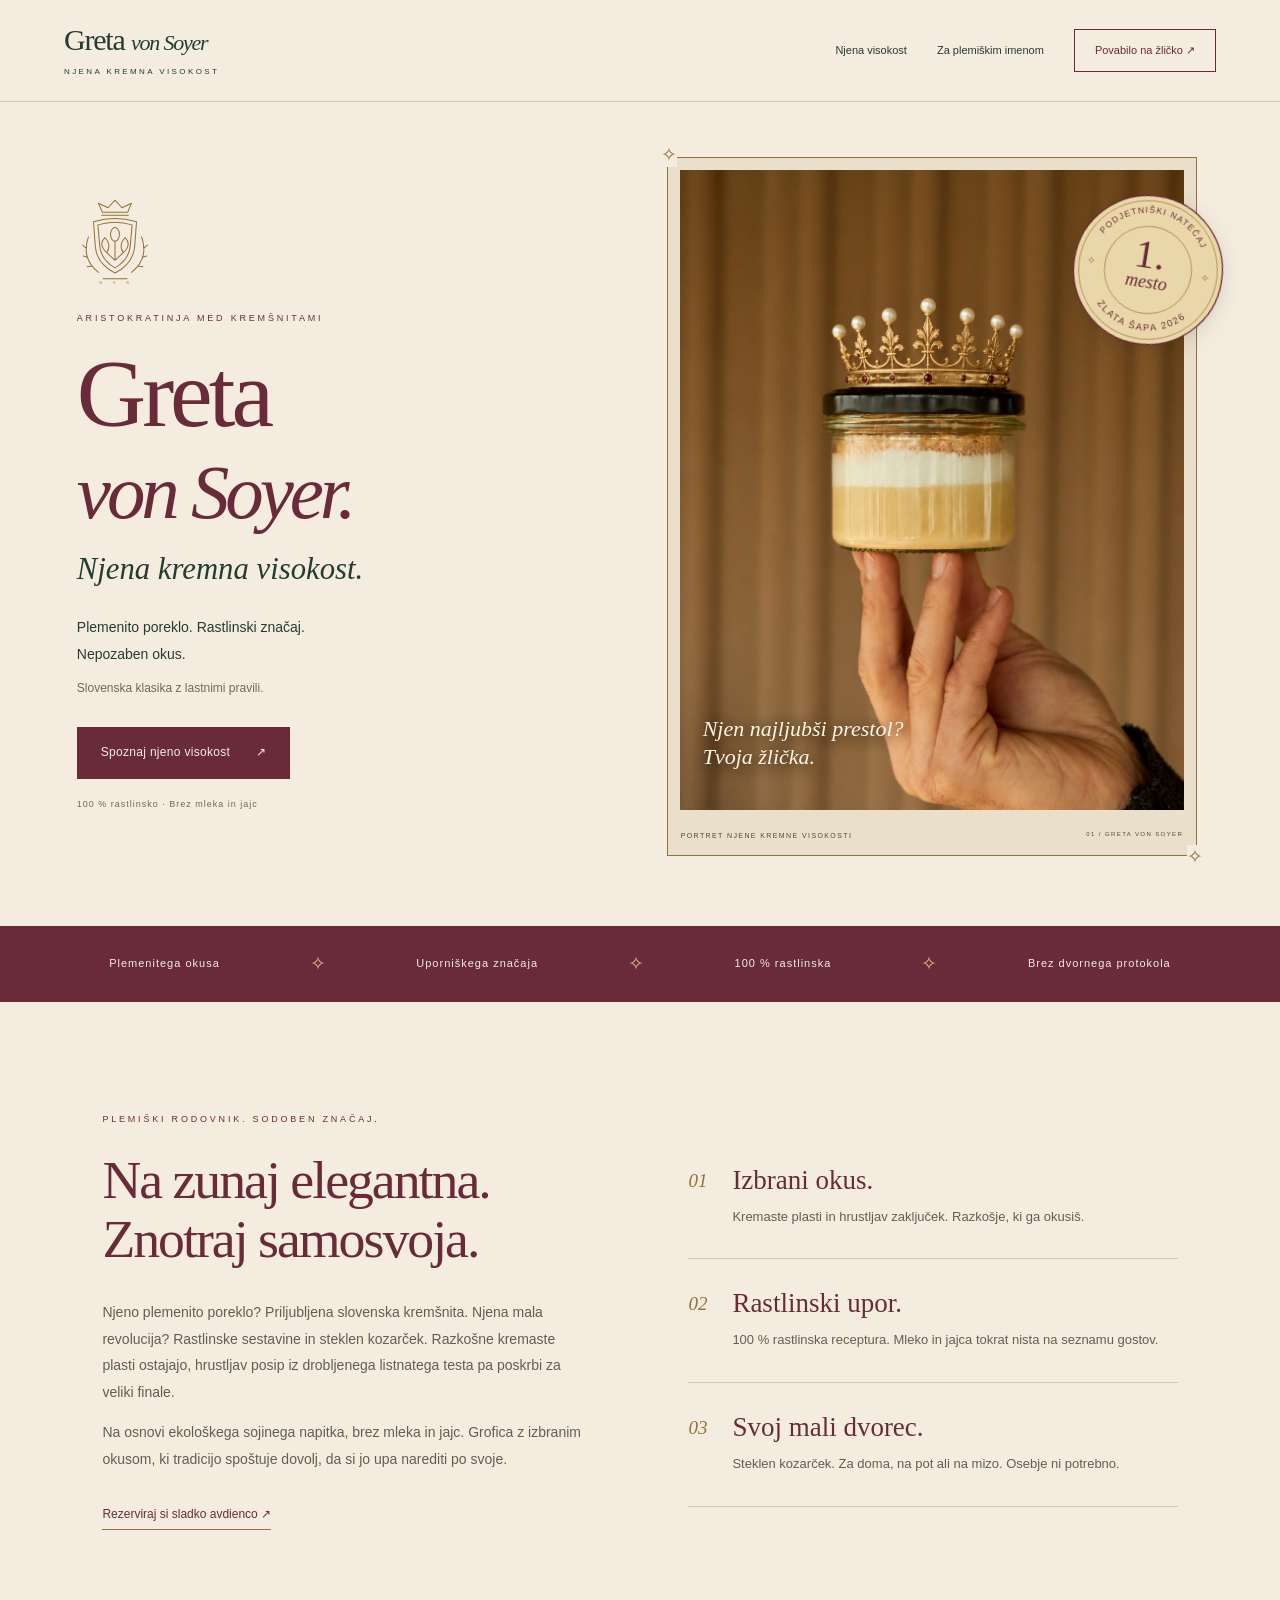
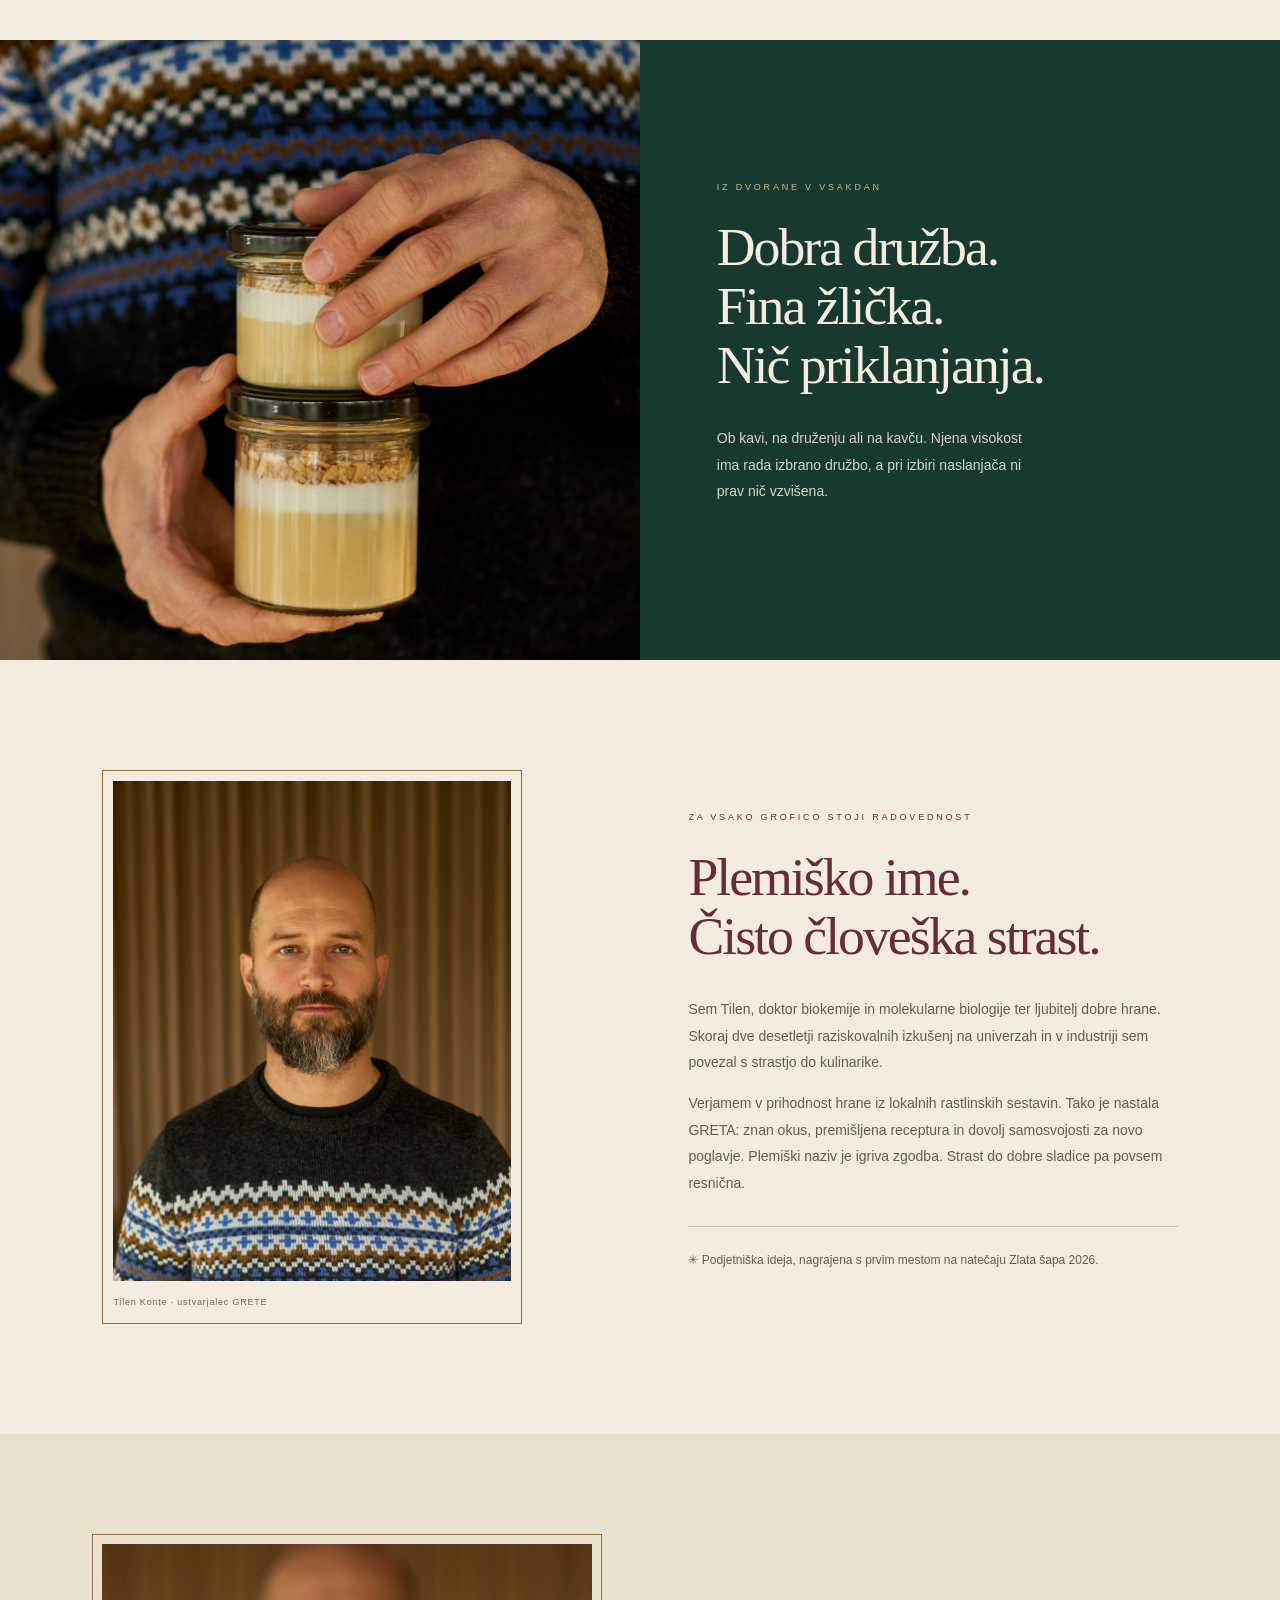
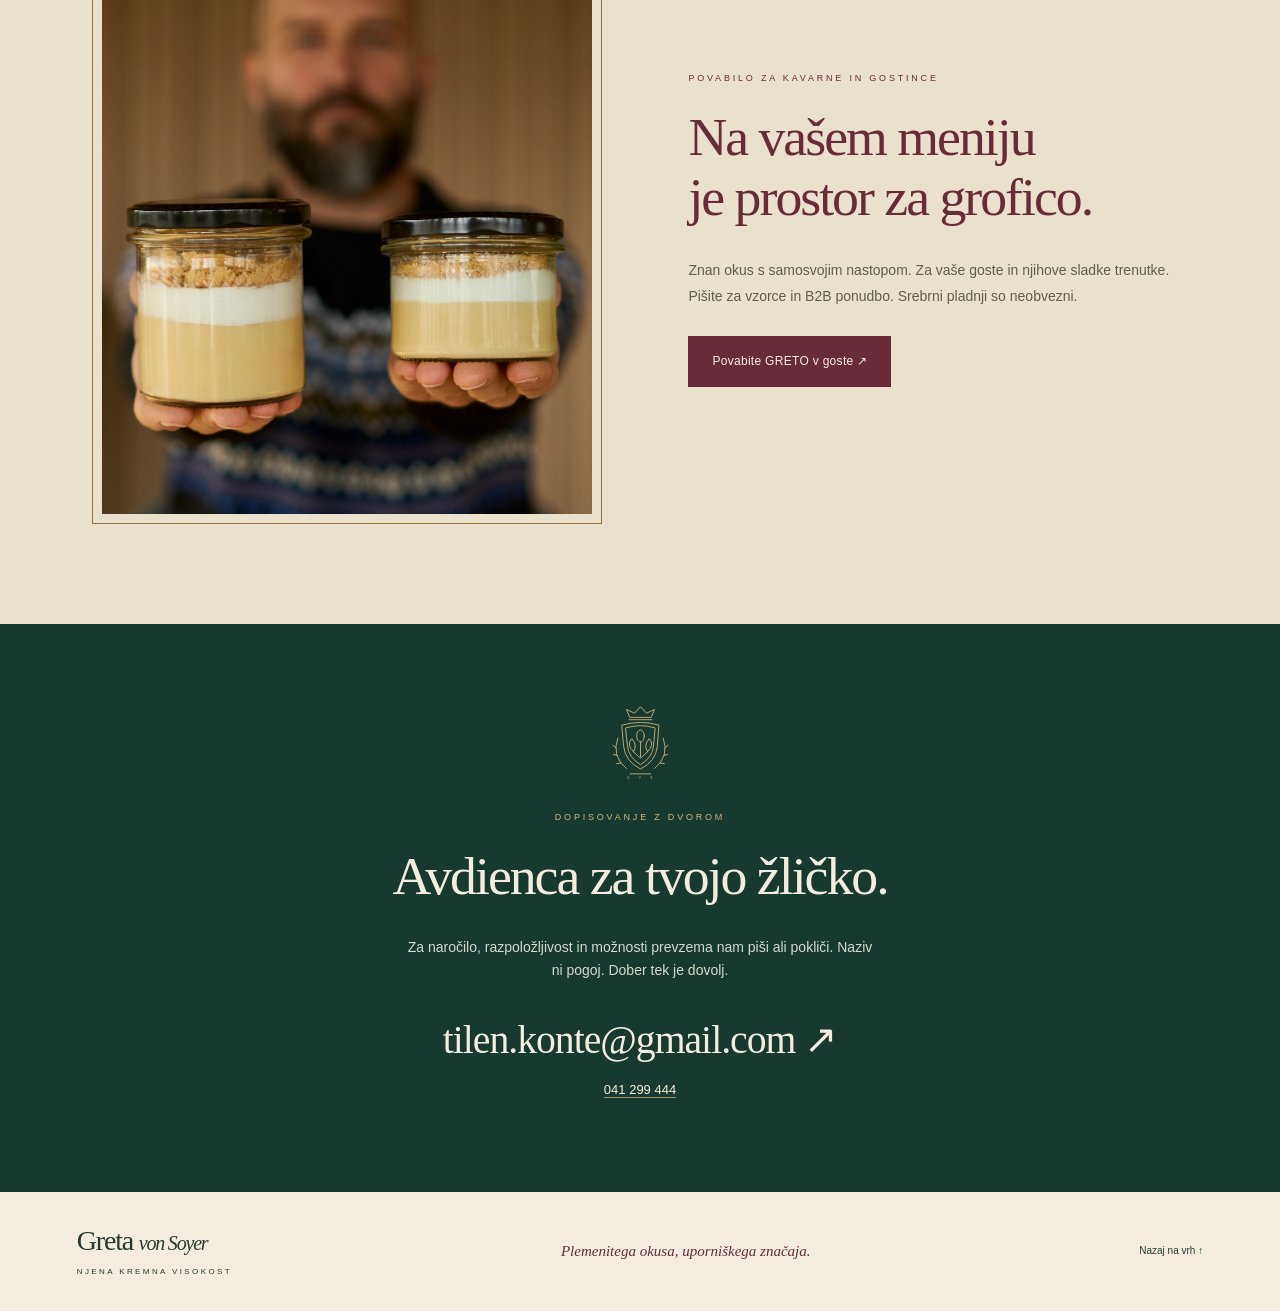
==== commit ce865f91: "Add Zlata sapa 2026 first-place badge to Greta von Soyer hero" ====
--- a/greta-von-soyer/index.html
+++ b/greta-von-soyer/index.html
@@ -10,7 +10,7 @@
 <a class="skip" href="#vsebina">Preskoči na vsebino</a>
 <header><a class="logo" href="#" aria-label="Greta von Soyer – domov">Greta <em>von Soyer</em><span>NJENA KREMNA VISOKOST</span></a><nav aria-label="Glavna navigacija"><a href="#sladica">Njena visokost</a><a href="#zgodba">Za plemiškim imenom</a><a class="nav-contact" href="#kontakt">Povabilo na žličko ↗</a></nav></header>
 <main id="vsebina">
-<section class="hero"><div class="hero-copy"><svg class="crest" viewBox="0 0 120 140" role="img" aria-labelledby="crest-title"><title id="crest-title">Grb Greta von Soyer: krona, žlička in rastlinski listi</title><g fill="none" stroke="currentColor" stroke-width="1.6" stroke-linecap="round" stroke-linejoin="round"><path d="M40 24 34 10 49 17 60 5 71 17 86 10 80 24Z M39 29h42 M26 39 Q60 29 94 39 L91 79 Q88 106 60 120 Q32 106 29 79Z"/><path d="M33 44 Q60 36 87 44 L84 78 Q82 99 60 112 Q38 99 36 78Z"/><ellipse cx="60" cy="59" rx="7" ry="11"/><path d="M60 70v28 M47 88Q33 75 44 64Q55 76 47 88Z M73 88Q87 75 76 64Q65 76 73 88Z M47 88l13 12 13-12 M18 63Q6 97 34 119 M102 63Q114 97 86 119 M15 81l-6-5 M17 95l-7-2 M24 109l-8 1 M105 81l6-5 M103 95l7-2 M96 109l8 1 M41 129h38"/></g><text x="60" y="138" text-anchor="middle" fill="currentColor" font-size="6" letter-spacing="3">G · V · S</text></svg><p class="eyebrow">ARISTOKRATINJA MED KREMŠNITAMI</p><h1>Greta<br><em>von Soyer.</em></h1><p class="royal-title">Njena kremna visokost.</p><p class="intro">Plemenito poreklo. Rastlinski značaj.<br>Nepozaben okus.<br><span class="intro-aside">Slovenska klasika z lastnimi pravili.</span></p><a class="button" href="#kontakt">Spoznaj njeno visokost <span>↗</span></a><p class="small-note">100 % rastlinsko · Brez mleka in jajc</p></div><div class="hero-photo"><img src="images/greta-grofovska-krona.png" alt="Kremšnita Greta von Soyer na prstih, z zlato grofovsko krono nad kozarčkom" width="1024" height="1536" fetchpriority="high"><div class="photo-note">Njen najljubši prestol?<br>Tvoja žlička.</div><div class="portrait-label">PORTRET NJENE KREMNE VISOKOSTI <span>01 / GRETA VON SOYER</span></div></div></section>
+<section class="hero"><div class="hero-copy"><svg class="crest" viewBox="0 0 120 140" role="img" aria-labelledby="crest-title"><title id="crest-title">Grb Greta von Soyer: krona, žlička in rastlinski listi</title><g fill="none" stroke="currentColor" stroke-width="1.6" stroke-linecap="round" stroke-linejoin="round"><path d="M40 24 34 10 49 17 60 5 71 17 86 10 80 24Z M39 29h42 M26 39 Q60 29 94 39 L91 79 Q88 106 60 120 Q32 106 29 79Z"/><path d="M33 44 Q60 36 87 44 L84 78 Q82 99 60 112 Q38 99 36 78Z"/><ellipse cx="60" cy="59" rx="7" ry="11"/><path d="M60 70v28 M47 88Q33 75 44 64Q55 76 47 88Z M73 88Q87 75 76 64Q65 76 73 88Z M47 88l13 12 13-12 M18 63Q6 97 34 119 M102 63Q114 97 86 119 M15 81l-6-5 M17 95l-7-2 M24 109l-8 1 M105 81l6-5 M103 95l7-2 M96 109l8 1 M41 129h38"/></g><text x="60" y="138" text-anchor="middle" fill="currentColor" font-size="6" letter-spacing="3">G · V · S</text></svg><p class="eyebrow">ARISTOKRATINJA MED KREMŠNITAMI</p><h1>Greta<br><em>von Soyer.</em></h1><p class="royal-title">Njena kremna visokost.</p><p class="intro">Plemenito poreklo. Rastlinski značaj.<br>Nepozaben okus.<br><span class="intro-aside">Slovenska klasika z lastnimi pravili.</span></p><a class="button" href="#kontakt">Spoznaj njeno visokost <span>↗</span></a><p class="small-note">100 % rastlinsko · Brez mleka in jajc</p></div><div class="hero-photo"><svg class="winner-badge" viewBox="0 0 180 180" role="img" aria-labelledby="winner-title"><title id="winner-title">1. mesto — Podjetniški natečaj Zlata šapa 2026</title><defs><path id="winner-top" d="M 23,90 A 67,67 0 0,1 157,90"/><path id="winner-bottom" d="M 19,90 A 71,71 0 0,0 161,90"/></defs><circle class="badge-disc" cx="90" cy="90" r="87"/><circle class="badge-rule" cx="90" cy="90" r="81"/><circle class="badge-rule" cx="90" cy="90" r="51"/><text class="badge-rim"><textPath href="#winner-top" startOffset="50%" text-anchor="middle">PODJETNIŠKI NATEČAJ</textPath></text><text class="badge-rim badge-bottom"><textPath href="#winner-bottom" startOffset="50%" text-anchor="middle">ZLATA ŠAPA 2026</textPath></text><text class="badge-star" x="23" y="94" text-anchor="middle">✧</text><text class="badge-star" x="157" y="94" text-anchor="middle">✧</text><text class="badge-place" x="90" y="88" text-anchor="middle">1.</text><text class="badge-word" x="90" y="111" text-anchor="middle">mesto</text></svg><img src="images/greta-grofovska-krona.png" alt="Kremšnita Greta von Soyer na prstih, z zlato grofovsko krono nad kozarčkom" width="1024" height="1536" fetchpriority="high"><div class="photo-note">Njen najljubši prestol?<br>Tvoja žlička.</div><div class="portrait-label">PORTRET NJENE KREMNE VISOKOSTI <span>01 / GRETA VON SOYER</span></div></div></section>
 <div class="ribbon" aria-label="Lastnosti izdelka"><span>Plemenitega okusa</span><i>✧</i><span>Uporniškega značaja</span><i>✧</i><span>100 % rastlinska</span><i>✧</i><span>Brez dvornega protokola</span></div>
 <section class="product section" id="sladica"><div><p class="eyebrow">PLEMIŠKI RODOVNIK. SODOBEN ZNAČAJ.</p><h2>Na zunaj elegantna.<br>Znotraj samosvoja.</h2><p>Njeno plemenito poreklo? Priljubljena slovenska kremšnita. Njena mala revolucija? Rastlinske sestavine in steklen kozarček. Razkošne kremaste plasti ostajajo, hrustljav posip iz drobljenega listnatega testa pa poskrbi za veliki finale.</p><p>Na osnovi ekološkega sojinega napitka, brez mleka in jajc. Grofica z izbranim okusom, ki tradicijo spoštuje dovolj, da si jo upa narediti po svoje.</p><a class="text-link" href="#kontakt">Rezerviraj si sladko avdienco ↗</a></div><div class="details"><article><span>01</span><div><h3>Izbrani okus.</h3><p>Kremaste plasti in hrustljav zaključek. Razkošje, ki ga okusiš.</p></div></article><article><span>02</span><div><h3>Rastlinski upor.</h3><p>100 % rastlinska receptura. Mleko in jajca tokrat nista na seznamu gostov.</p></div></article><article><span>03</span><div><h3>Svoj mali dvorec.</h3><p>Steklen kozarček. Za doma, na pot ali na mizo. Osebje ni potrebno.</p></div></article></div></section>
 <section class="occasion"><img src="images/Tilen%20Konte1.webp" alt="Dva kozarčka kremšnite GRETA, pripravljena za sladek premor" width="1600" height="2400" loading="lazy"><div><p class="eyebrow">IZ DVORANE V VSAKDAN</p><h2>Dobra družba.<br>Fina žlička.<br>Nič priklanjanja.</h2><p>Ob kavi, na druženju ali na kavču. Njena visokost ima rada izbrano družbo, a pri izbiri naslanjača ni prav nič vzvišena.</p></div></section>
--- a/greta-von-soyer/style.css
+++ b/greta-von-soyer/style.css
@@ -3,3 +3,6 @@
 .business{display:grid;grid-template-columns:minmax(0,1fr) minmax(0,1fr);gap:8%;align-items:center;text-align:left}.business-photo{display:block;width:100%;height:500px;object-fit:cover;border-radius:4px 120px 4px 4px}.business p{margin-left:0;margin-right:0}.business h2{max-width:500px}@media(max-width:760px){.business{grid-template-columns:1fr;gap:35px}.business-photo{height:440px}}
 /* Independent visual identity: Greta von Soyer. */
 :root{--cream:#f4eddf;--ink:#243b32;--green:#18392f;--muted:#70685b;--line:#d6c7ab;--yellow:#c6a565;--burgundy:#692b39;--gold:#94703a}body{background:var(--cream);font-family:Arial,Helvetica,sans-serif}header{padding:25px 5%;max-width:1540px;border-color:var(--line)}.logo{font-size:30px;letter-spacing:-1.2px;font-weight:normal;white-space:nowrap}.logo em{font-weight:normal;font-size:22px}.logo span{font-size:8px;letter-spacing:2.4px;margin-top:12px}nav{font-size:11px;gap:30px}.nav-contact{border-radius:0;border-color:var(--burgundy);color:var(--burgundy);padding:12px 20px}.hero{max-width:1540px;grid-template-columns:1fr 1.05fr;padding:55px 6% 70px;gap:7%;align-items:center}.hero-copy{padding:0 0 5px}.crest{display:block;width:76px;height:auto;color:var(--gold);margin-bottom:25px}.eyebrow{font-size:9px;letter-spacing:2.8px;font-weight:normal;color:var(--burgundy);margin-bottom:23px}h1{font-size:clamp(70px,7.5vw,116px);line-height:.96;letter-spacing:-4px;color:var(--burgundy);margin-bottom:20px}h1 em{font-size:.8em;font-weight:normal}.royal-title{font:italic clamp(22px,2.4vw,35px) Georgia,serif;margin-bottom:27px;color:var(--ink)}.intro{font-size:14px;line-height:1.9;max-width:380px;margin-bottom:28px}.intro-aside{display:block;color:var(--muted);font-size:12px;margin-top:9px}.button{background:var(--burgundy);border:1px solid var(--burgundy);border-radius:0;padding:15px 23px;font-size:12px;letter-spacing:.3px;gap:26px}.button:hover{background:#4d1e2a;border-color:#4d1e2a}.small-note{font-size:9px;letter-spacing:1px;color:var(--muted);margin-top:18px}.hero-photo{padding:12px 12px 45px;border:1px solid var(--gold);background:#e9dfca;margin:0 6px 0 0}.hero-photo:before,.hero-photo:after{content:'✧';position:absolute;left:-7px;top:-15px;background:var(--cream);color:var(--gold);font-size:19px;line-height:24px}.hero-photo:after{left:auto;right:-7px;top:auto;bottom:-14px}.hero-photo>img{height:640px;border-radius:0;object-position:center 49%;width:100%}.photo-note{bottom:85px;left:35px;font-size:22px;color:#fff5e4;text-shadow:0 2px 14px #241b11}.portrait-label{position:absolute;bottom:14px;left:13px;right:13px;display:flex;justify-content:space-between;gap:10px;letter-spacing:1.4px;font-size:7px;color:#534638}.portrait-label span{font-size:6px}.ribbon{background:var(--burgundy);padding:23px 6%;font-size:11px;letter-spacing:1px}.ribbon i{font-size:19px;color:#d7bc85}.section{padding:110px 8%;max-width:1540px}h2{font-size:clamp(40px,4.2vw,64px);line-height:1.1;letter-spacing:-2px;color:var(--burgundy)}.product,.story{gap:9%}.product p,.story p{font-size:14px;line-height:1.9;color:#615e52}.product .eyebrow,.story .eyebrow{font-size:9px;line-height:1.7;color:var(--burgundy)}.text-link{font-size:12px;color:var(--burgundy);border-color:var(--gold);padding-bottom:5px}.details article{padding:29px 0;border-color:var(--line)}.details article>span{font:italic 19px Georgia,serif;color:var(--gold)}h3{font-size:27px;color:var(--burgundy)}.details p{font-size:13px}.occasion{background:var(--green);max-width:none}.occasion>img{height:620px;object-position:center 55%}.occasion>div{padding:70px 12%}.occasion h2{color:var(--cream)}.occasion .eyebrow{color:#d4bb89}.occasion p:last-child{color:#d4d7c9;font-size:14px;line-height:1.9}.portrait{max-width:420px;border:1px solid var(--gold);padding:10px 10px 0}.portrait img{border-radius:0;height:500px;object-position:center 40%}.portrait span{margin:14px 0;font-size:9px;letter-spacing:.8px}.award{border-color:var(--line);font-size:12px!important}.business{background:#eae0ce;max-width:none;gap:9%;padding-left:8%;padding-right:8%}.business-photo{height:570px;border-radius:0;object-position:center 54%;outline:1px solid var(--gold);outline-offset:9px}.business h2{max-width:570px}.business p:not(.eyebrow){font-size:14px;line-height:1.9;color:#615e52}.contact{position:relative;background:var(--green);max-width:none;color:var(--cream);padding-top:80px;padding-bottom:90px}.contact .crest{margin:0 auto 30px;color:#d2b47e;width:65px}.contact .eyebrow{color:#d2b47e}.contact h2{color:var(--cream)}.contact p:not(.eyebrow){font-size:14px;color:#d5d8cd;max-width:470px}.email{color:var(--cream);font-size:clamp(21px,3.1vw,42px);margin-top:35px}.phone{font-size:13px;border-color:#a38d64}.contact a:focus-visible{outline-color:#e1bf7d}footer{padding:35px 0;margin:0 6%;border:0}footer .logo{font-size:28px}footer .logo em{font-size:20px}footer p{font:italic 15px Georgia,serif;color:var(--burgundy)}footer>a:last-child{font-size:10px}a:focus-visible{outline:2px solid var(--gold);outline-offset:5px}@media(min-width:1600px){.occasion{max-width:1540px}.business,.contact{max-width:1540px}}@media(max-width:1000px) and (min-width:761px){.hero{gap:5%;padding-left:5%;padding-right:5%}.hero-photo>img{height:600px}.hero .eyebrow{font-size:8px;letter-spacing:1.8px}h1{font-size:78px}nav{gap:18px}.portrait-label{font-size:6px}.portrait-label span{display:none}.business{gap:6%}.section{padding-left:6%;padding-right:6%}}@media(max-width:760px){header{padding:22px 6%}.logo{font-size:25px}.logo em{font-size:18px}.logo span{font-size:6px;letter-spacing:1.7px}.nav-contact{font-size:10px;padding:10px 11px}.hero{grid-template-columns:1fr;padding:35px 6% 45px;gap:36px}.hero-copy{padding:0}.hero .crest{width:61px;margin-bottom:23px}h1{font-size:clamp(65px,16vw,94px);letter-spacing:-3px}.royal-title{font-size:27px}.intro{font-size:14px}.hero-photo{margin:0 5px}.hero-photo>img{height:auto;aspect-ratio:4/5;object-fit:cover;border-radius:0;object-position:center 52%}.portrait-label{font-size:6px;letter-spacing:1px}.portrait-label span{font-size:5px}.photo-note{font-size:21px;bottom:76px;left:27px}.ribbon{gap:12px 18px;padding:20px 5%;font-size:9px;letter-spacing:.5px}.ribbon i{font-size:13px}.section{padding:65px 7%}.eyebrow{font-size:8px;letter-spacing:2px}.section h2{font-size:43px}.product,.story{gap:36px}.occasion>img{height:480px;object-position:center 58%}.occasion>div{padding:55px 7%}.occasion h2{font-size:46px}.portrait{max-width:none}.portrait img{height:480px;border-radius:0}.business{gap:45px}.business-photo{height:auto;aspect-ratio:4/5;object-fit:cover;object-position:center 55%;border-radius:0}.contact .crest{width:60px}.contact h2{font-size:40px}.contact .email{font-size:clamp(20px,5.9vw,30px);letter-spacing:-.5px}footer{gap:25px}footer p{width:auto;font-size:13px}footer>a:last-child{margin-left:0}}@media(max-width:370px){header{gap:12px}.logo{font-size:22px}.logo em{font-size:16px}.nav-contact{font-size:9px;padding:8px}.portrait-label span{display:none}.section h2{font-size:37px}}
+
+/* Award seal stays separate from the photograph and clear of the crown. */
+.winner-badge{position:absolute;z-index:2;top:35px;right:-29px;width:154px;height:154px;transform:rotate(9deg);filter:drop-shadow(0 5px 10px #241b1126)}.badge-disc{fill:#ead7a9;stroke:#692b39;stroke-width:1.5}.badge-rule{fill:none;stroke:#94703a;stroke-width:.8}.badge-rim{fill:#692b39;font:10px Arial,Helvetica,sans-serif;letter-spacing:1.4px}.badge-bottom{font-size:11px;letter-spacing:1.9px}.badge-place{fill:#692b39;font:48px Georgia,'Times New Roman',serif}.badge-word{fill:#692b39;font:italic 21px Georgia,'Times New Roman',serif}.badge-star{fill:#94703a;font-size:13px}@media(max-width:760px){.winner-badge{width:126px;height:126px;top:23px;right:-13px}}@media(max-width:370px){.winner-badge{width:112px;height:112px;right:-11px;top:19px}}
